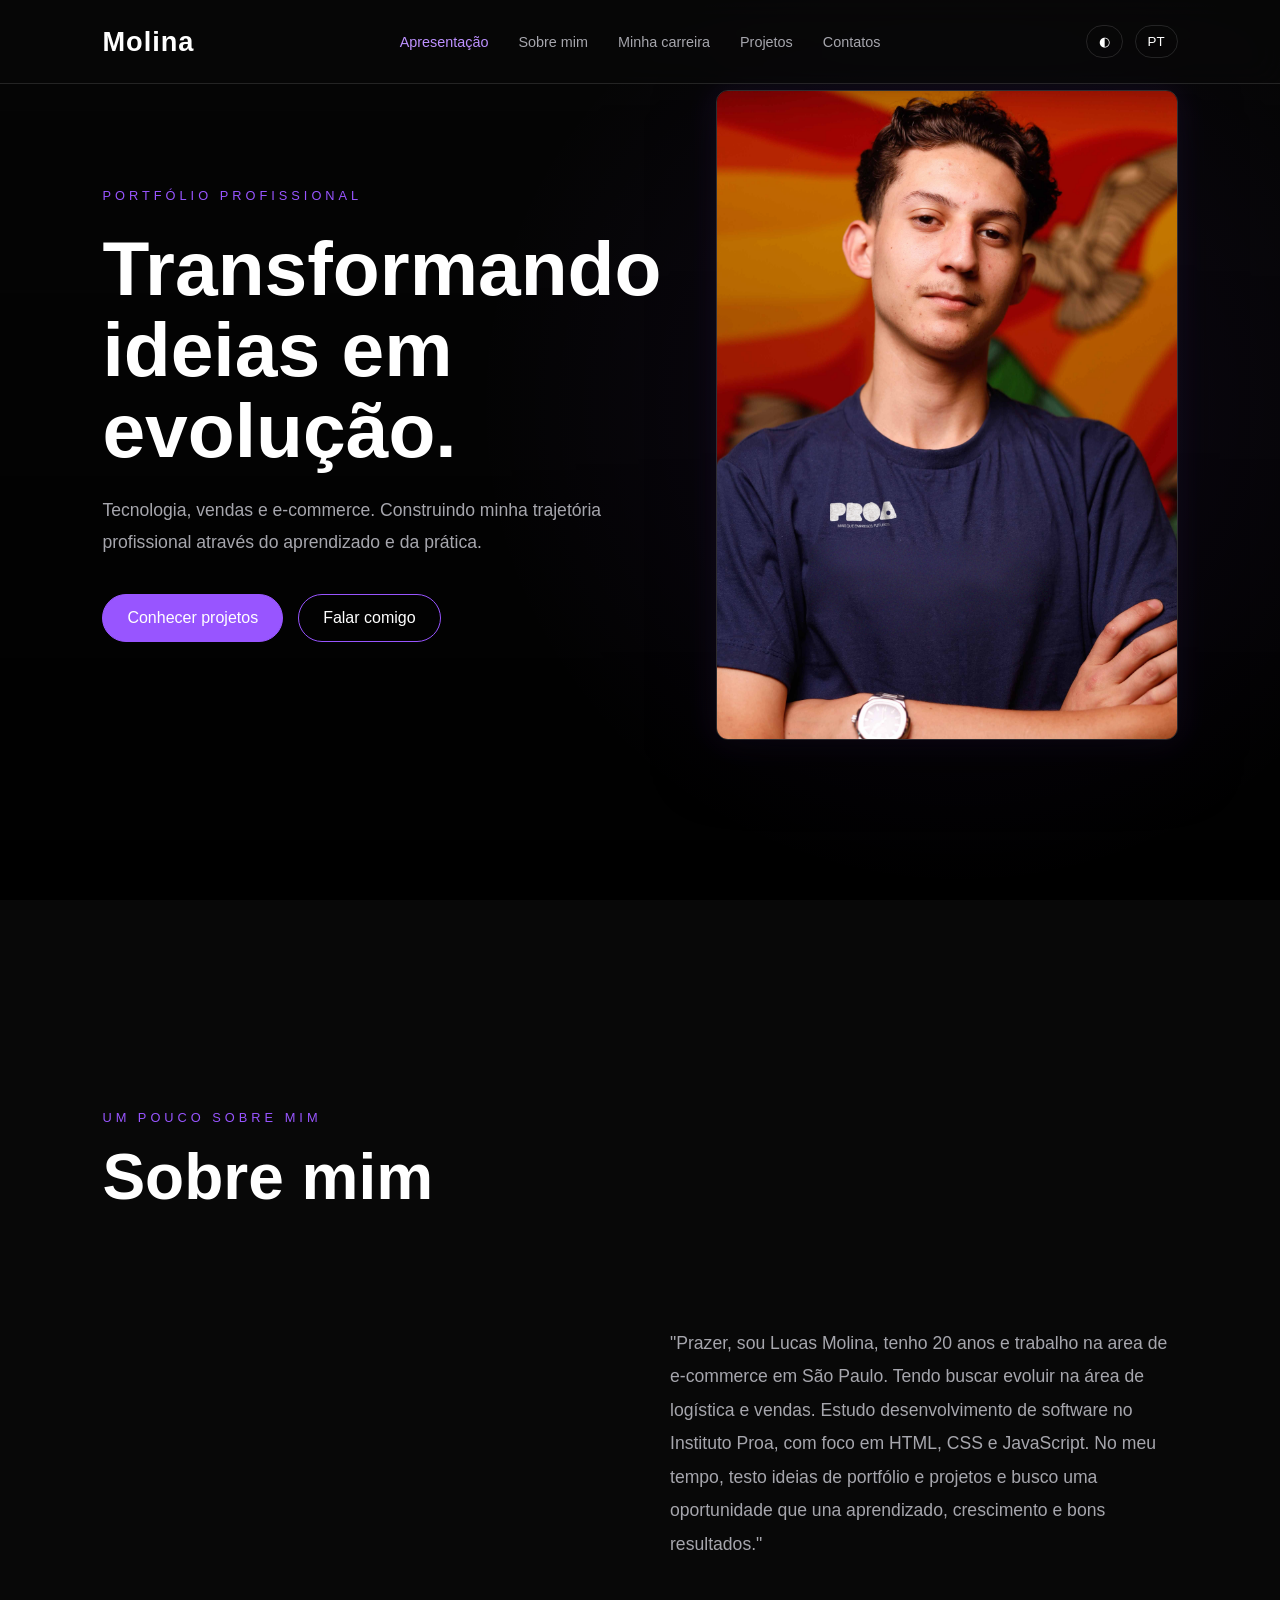
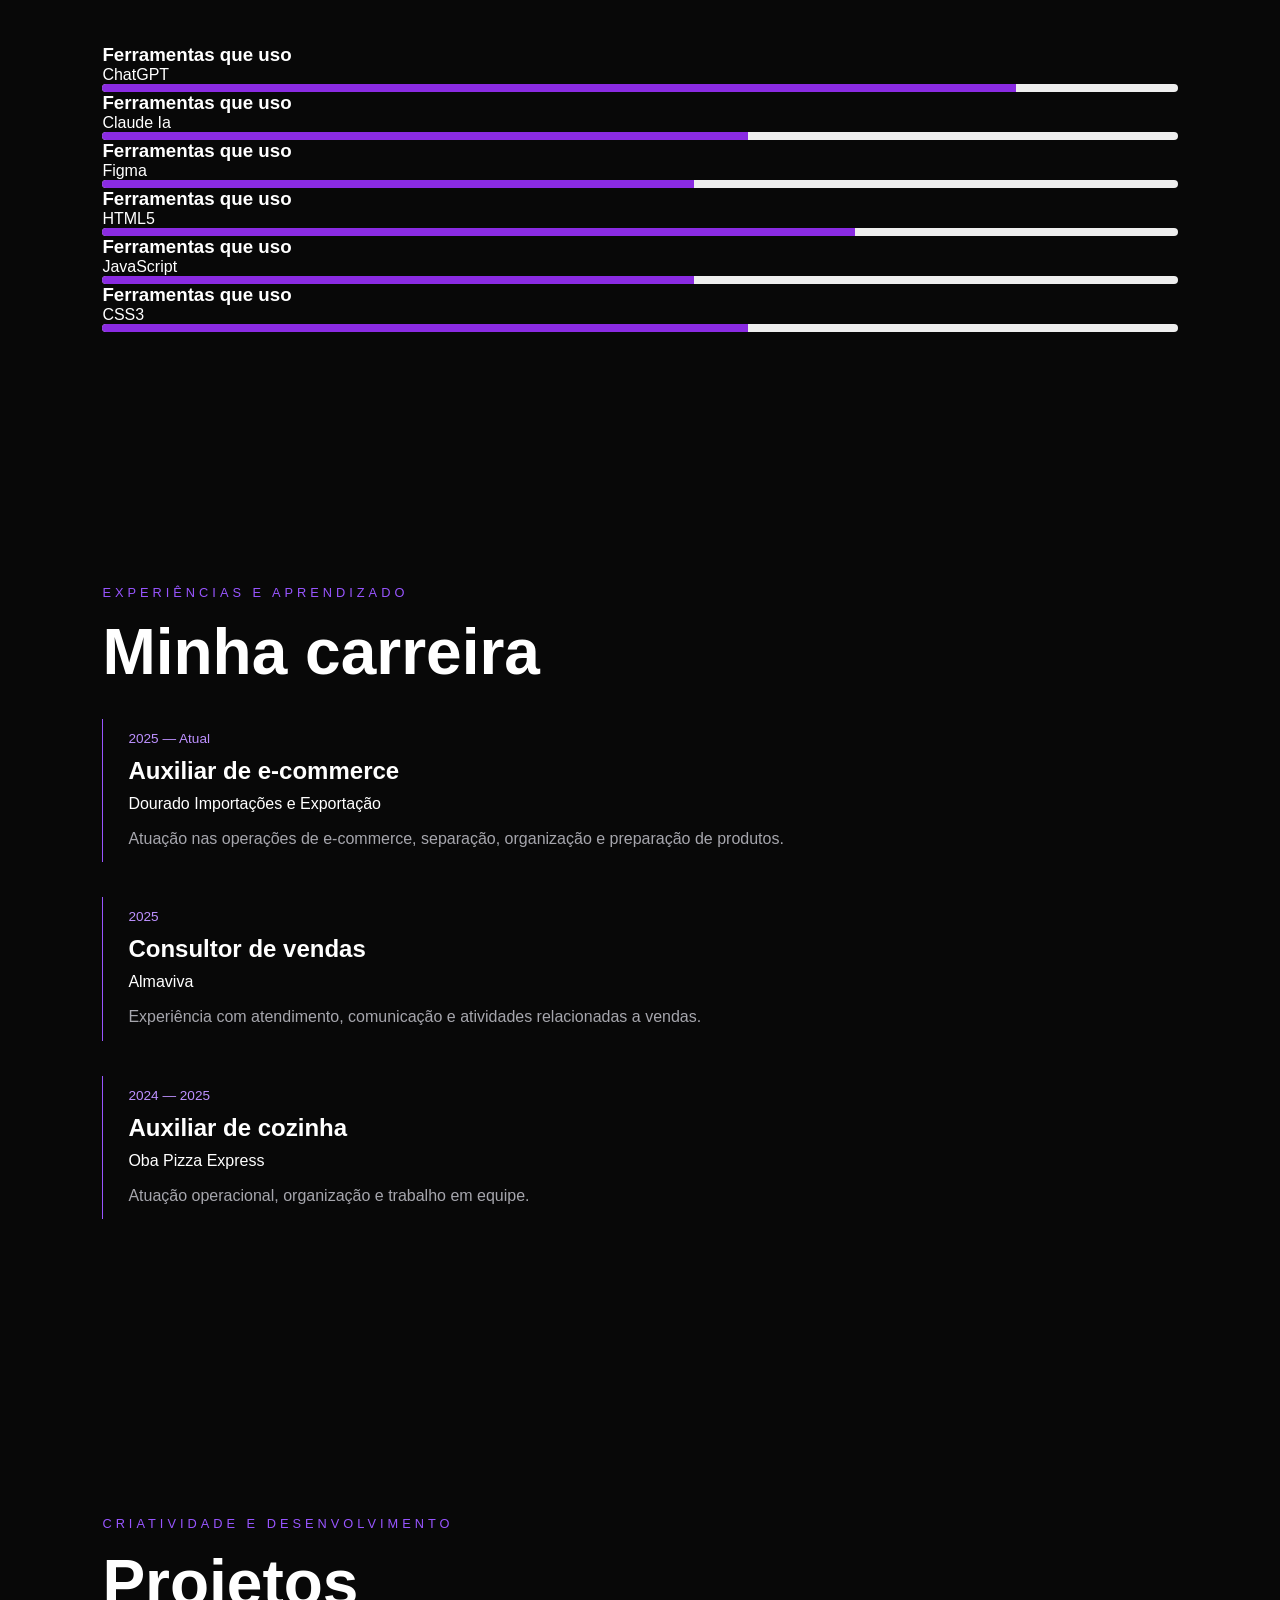
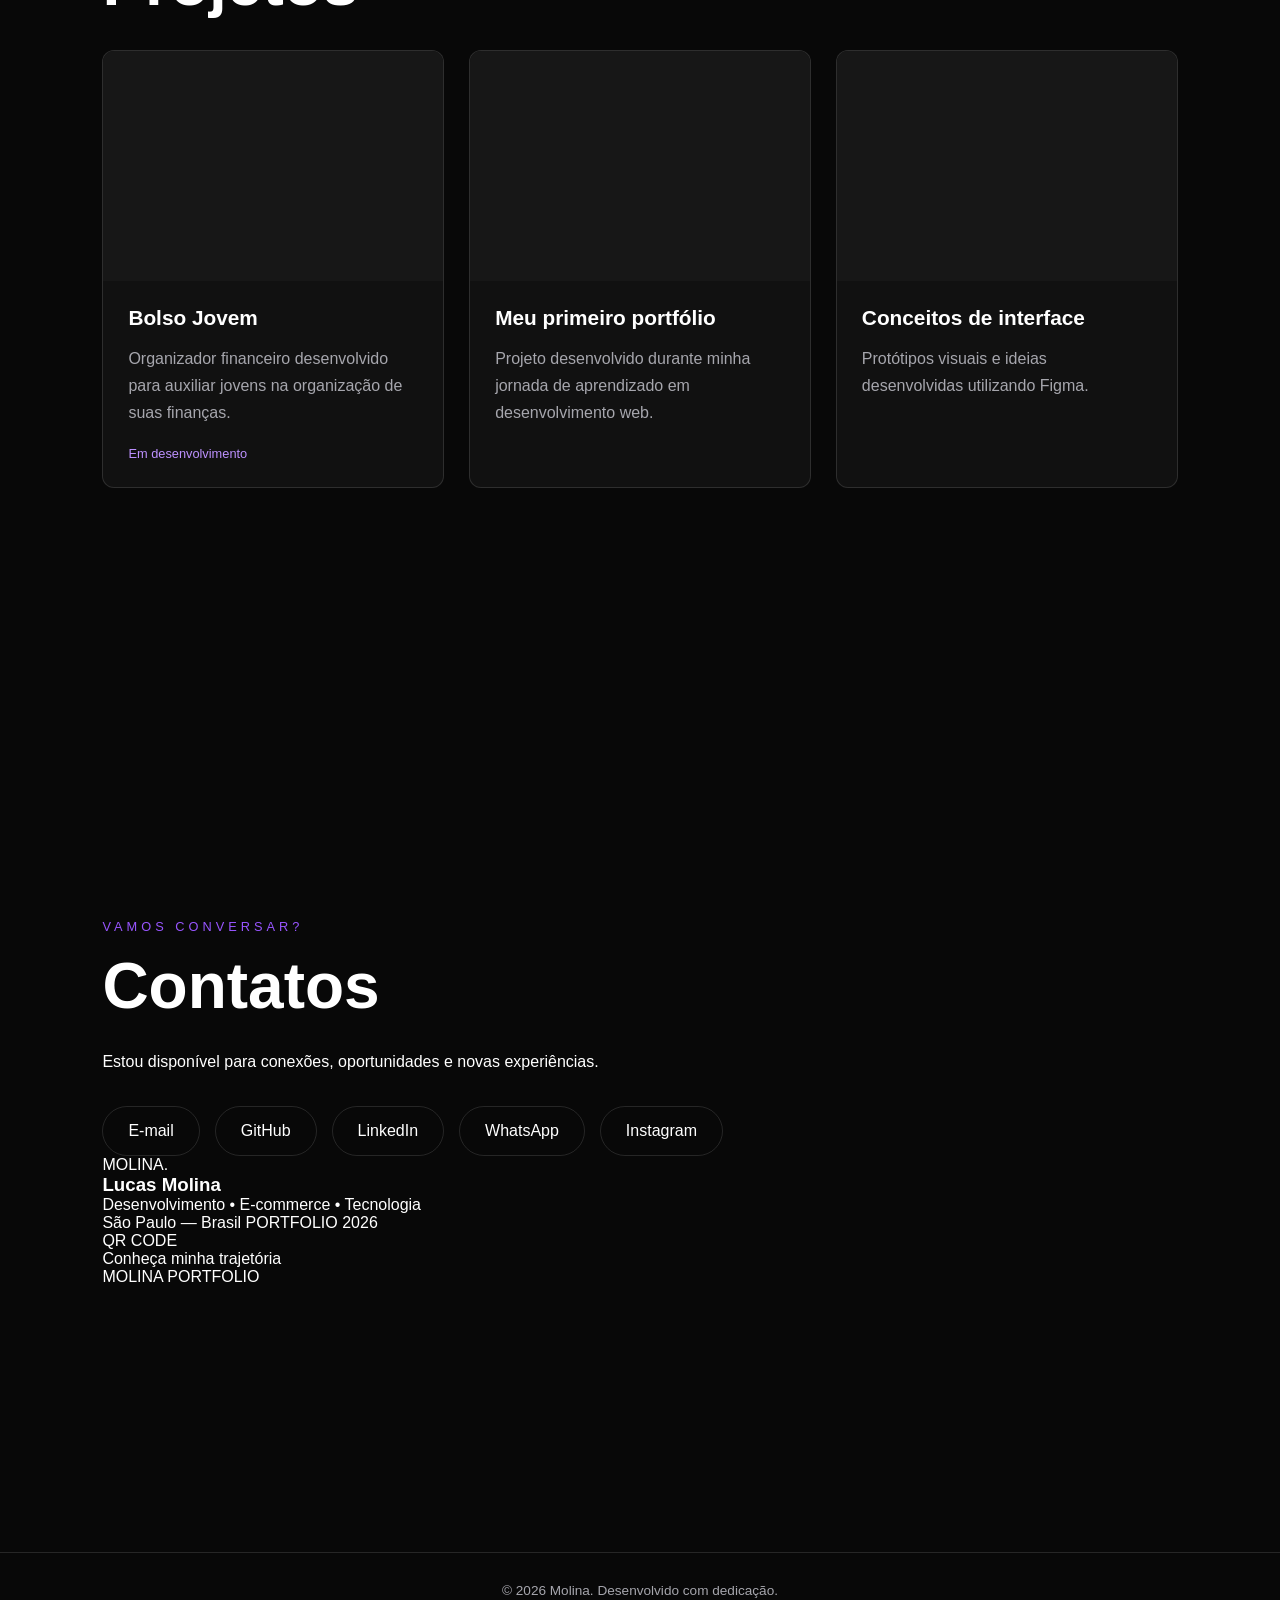
==== Teste2/index.html @ 8de516b6 "teste 2" ====
<!DOCTYPE html>
<html lang="pt-BR">

<head>
    <!-- Define os caracteres que a página pode utilizar -->
    <meta charset="UTF-8">

    <!-- Faz o site se adaptar à tela do celular -->
    <meta name="viewport" content="width=device-width, initial-scale=1.0">

    <!-- Descrição do site para mecanismos de busca -->
    <meta name="description" content="Portfólio profissional de Lucas Molina.">

    <!-- Título exibido na aba do navegador -->
    <title>Molina | Portfólio</title>

    <!-- Conecta o HTML ao arquivo de estilos CSS -->
    <link rel="stylesheet" href="./style.css">
</head>

<body>

    <!-- ========================================
         BACKGROUND GLOBAL
         Vídeo de fundo que ficará no site inteiro
    ========================================= -->
    <div class="background-container">

        <!-- Vídeo de fundo -->
        <video
            class="background-video"
            autoplay
            muted
            loop
            playsinline
        >
            <source src="./Gravação de Tela 2026-11-12 210452.mp4" type="video/mp4">
        </video>

        <!-- Camada escura sobre o vídeo para melhorar a leitura -->
        <div class="background-overlay"></div>

    </div>


    <!-- ========================================
         CABEÇALHO / MENU DE NAVEGAÇÃO
    ========================================= -->
    <header class="header">

        <!-- Logo / Nome -->
        <a href="#inicio" class="logo">
            Molina
        </a>

        <!-- Menu principal -->
        <nav class="navigation">

            <a href="#inicio" class="nav-link active">
                Apresentação
            </a>

            <a href="#sobre" class="nav-link">
                Sobre mim
            </a>

            <a href="#carreira" class="nav-link">
                Minha carreira
            </a>

            <a href="#projetos" class="nav-link">
                Projetos
            </a>

            <a href="#contatos" class="nav-link">
                Contatos
            </a>

        </nav>

        <!-- Controles do site -->
        <div class="header-controls">

            <!-- Botão de mudança de tema -->
            <button
                class="theme-button"
                id="theme-button"
                aria-label="Alterar tema"
            >
                ◐
            </button>

            <!-- Botão de idioma -->
            <button
                class="language-button"
                id="language-button"
            >
                PT
            </button>

        </div>

    </header>


    <!-- ========================================
         CONTEÚDO PRINCIPAL DO SITE
    ========================================= -->
    <main>


        <!-- =====================================
             SEÇÃO 1 — APRESENTAÇÃO
        ====================================== -->
        <section class="section hero" id="inicio">

            <!-- Conteúdo textual da apresentação -->
            <div class="hero-content">

                <p class="section-label">
                    PORTFÓLIO PROFISSIONAL
                </p>

                <h1>
                    Transformando ideias em evolução.
                </h1>

                <p class="hero-description">
                    Tecnologia, vendas e e-commerce.
                    Construindo minha trajetória profissional
                    através do aprendizado e da prática.
                </p>

                <!-- Botões principais -->
                <div class="hero-buttons">

                    <a href="#projetos" class="button button-primary">
                        Conhecer projetos
                    </a>

                    <a href="#contatos" class="button button-secondary">
                        Falar comigo
                    </a>

                </div>

            </div>

            <!-- Foto pessoal -->
            <div class="hero-image">

                <img
                    src="./foto_logo_peito_direito.jpg"
                    alt="Lucas Molina"
                >

            </div>

        </section>


        <!-- =====================================
             SEÇÃO 2 — SOBRE MIM
        ====================================== -->
        <section class="section about" id="sobre">

            <div class="section-heading">

                <p class="section-label">
                    UM POUCO SOBRE MIM
                </p>

                <h2>
                    Sobre mim
                </h2>

            </div>

            <!-- Área que futuramente receberá a animação do DNA -->
            <div class="about-content">

                <div class="dna-container">
                    <!-- Animação do DNA será desenvolvida posteriormente -->
                </div>

                <div class="about-text">

                    <p>
                    "Prazer, sou Lucas Molina, tenho 20 anos e trabalho na area de e-commerce em São Paulo. Tendo buscar evoluir na área de logística e vendas. Estudo desenvolvimento de software no Instituto Proa, com foco em HTML, CSS e JavaScript. No meu tempo, testo ideias de portfólio e projetos e busco uma oportunidade que una aprendizado, crescimento e bons resultados."
                    </p>

                </div>

            </div>
            <div class="tools-panel">
                 <h3>Ferramentas que uso</h3>
                  <div class="tool">
                     <span>ChatGPT</span>
                      <div style="height:8px;background:#eee;border-radius:4px;overflow:hidden;">
                        <div style="height:100%;width:85%;background:#8a2be2;">

                        </div> 
                    </div> 
                </div>

         <div class="tools-panel">
                 <h3>Ferramentas que uso</h3>
                  <div class="tool">
                     <span>Claude Ia</span>
                      <div style="height:8px;background:#eee;border-radius:4px;overflow:hidden;">
                        <div style="height:100%;width:60%;background:#8a2be2;">

                        </div> 
                    </div> 
                </div>

         <div class="tools-panel">
                 <h3>Ferramentas que uso</h3>
                  <div class="tool">
                     <span>Figma</span>
                      <div style="height:8px;background:#eee;border-radius:4px;overflow:hidden;">
                        <div style="height:100%;width:55%;background:#8a2be2;">

                        </div> 
                    </div> 
                </div>

         <div class="tools-panel">
                 <h3>Ferramentas que uso</h3>
                  <div class="tool">
                     <span>HTML5</span>
                      <div style="height:8px;background:#eee;border-radius:4px;overflow:hidden;">
                        <div style="height:100%;width:70%;background:#8a2be2;">

                        </div> 
                    </div> 
                </div>

         <div class="tools-panel">
                 <h3>Ferramentas que uso</h3>
                  <div class="tool">
                     <span>JavaScript</span>
                      <div style="height:8px;background:#eee;border-radius:4px;overflow:hidden;">
                        <div style="height:100%;width:55%;background:#8a2be2;">

                        </div> 
                    </div> 
                </div>

         <div class="tools-panel">
                 <h3>Ferramentas que uso</h3>
                  <div class="tool">
                     <span>CSS3</span>
                      <div style="height:8px;background:#eee;border-radius:4px;overflow:hidden;">
                        <div style="height:100%;width:60%;background:#8a2be2;">

                        </div> 
                    </div> 
                </div>

         
        </section>


        <!-- =====================================
             SEÇÃO 3 — MINHA CARREIRA
        ====================================== -->
        <section class="section career" id="carreira">

            <div class="section-heading">

                <p class="section-label">
                    EXPERIÊNCIAS E APRENDIZADO
                </p>

                <h2>
                    Minha carreira
                </h2>

            </div>

            <!-- Linha do tempo profissional -->
            <div class="career-timeline">

                <!-- Experiência atual -->
                <article class="career-item">

                    <span class="career-date">
                        2025 — Atual
                    </span>

                    <h3>
                        Auxiliar de e-commerce
                    </h3>

                    <p class="career-company">
                        Dourado Importações e Exportação
                    </p>

                    <p class="career-description">
                        Atuação nas operações de e-commerce,
                        separação, organização e preparação
                        de produtos.
                    </p>

                </article>

                <!-- Experiência anterior -->
                <article class="career-item">

                    <span class="career-date">
                        2025
                    </span>

                    <h3>
                        Consultor de vendas
                    </h3>

                    <p class="career-company">
                        Almaviva
                    </p>

                    <p class="career-description">
                        Experiência com atendimento, comunicação
                        e atividades relacionadas a vendas.
                    </p>

                </article>

                <!-- Experiência anterior -->
                <article class="career-item">

                    <span class="career-date">
                        2024 — 2025
                    </span>

                    <h3>
                        Auxiliar de cozinha
                    </h3>

                    <p class="career-company">
                        Oba Pizza Express
                    </p>

                    <p class="career-description">
                        Atuação operacional, organização
                        e trabalho em equipe.
                    </p>

                </article>

            </div>

        </section>


        <!-- =====================================
             SEÇÃO 4 — PROJETOS
        ====================================== -->
        <section class="section projects" id="projetos">

            <div class="section-heading">

                <p class="section-label">
                    CRIATIVIDADE E DESENVOLVIMENTO
                </p>

                <h2>
                    Projetos
                </h2>

            </div>

            <!-- Área onde ficarão os cards de projetos -->
            <div class="projects-grid">

                <!-- Projeto 1 -->
                <article class="project-card">

                    <div class="project-image">
                        <!-- Imagem do projeto -->
                    </div>

                    <div class="project-info">

                        <h3>
                            Bolso Jovem
                        </h3>

                        <p>
                            Organizador financeiro desenvolvido
                            para auxiliar jovens na organização
                            de suas finanças.
                        </p>

                        <span class="project-status">
                            Em desenvolvimento
                        </span>

                    </div>

                </article>

                <!-- Projeto 2 -->
                <article class="project-card">

                    <div class="project-image">
                        <!-- Imagem do projeto -->
                    </div>

                    <div class="project-info">

                        <h3>
                            Meu primeiro portfólio
                        </h3>

                        <p>
                            Projeto desenvolvido durante
                            minha jornada de aprendizado
                            em desenvolvimento web.
                        </p>

                    </div>

                </article>

                <!-- Projeto 3 -->
                <article class="project-card">

                    <div class="project-image">
                        <!-- Imagem do protótipo -->
                    </div>

                    <div class="project-info">

                        <h3>
                            Conceitos de interface
                        </h3>

                        <p>
                            Protótipos visuais e ideias
                            desenvolvidas utilizando Figma.
                        </p>

                    </div>

                </article>

            </div>

        </section>


        <!-- =====================================
             SEÇÃO 5 — CONTATOS
        ====================================== -->
        <section class="section contacts" id="contatos">

            <div class="section-heading">

                <p class="section-label">
                    VAMOS CONVERSAR?
                </p>

                <h2>
                    Contatos
                </h2>

                <p>
                    Estou disponível para conexões,
                    oportunidades e novas experiências.
                </p>

            </div>

            <!-- Links de contato -->
            <div class="contact-list">

                <a href="mailto:lh209craft@gmail.com" class="contact-button">
                    E-mail
                </a>

                <a href="https://github.com/lhmolina" class="contact-button">
                    GitHub
                </a>

                <a
                    href="https://linkedin.com/in/lucas-hmolina"
                    target="_blank"
                    class="contact-button"
                >
                    LinkedIn
                </a>

                <a href="https://wa.me/5511986625695" class="contact-button">
                    WhatsApp
                </a>

                <a href="https://instagram.com/molin.sp" class="contact-button">
                    Instagram
                </a>

            </div>

            <!-- Badge / crachá visual -->
            <div class="portfolio-badge">
                <div class="badge-container">

    <div class="badge-cord">
        <div class="badge-holder"></div>
    </div>

    <div class="badge-card">

        <div class="badge-front">

            <div class="badge-logo">
                MOLINA<span>.</span>
            </div>

            <div class="badge-info">
                <h3>Lucas Molina</h3>
                <p>Desenvolvimento • E-commerce • Tecnologia</p>
            </div>

            <div class="badge-footer">
                <span>São Paulo — Brasil</span>
                <span>PORTFOLIO 2026</span>
            </div>

        </div>

        <div class="badge-back">

            <div class="badge-qr">
                QR CODE
            </div>

            <p>Conheça minha trajetória</p>
            <span>MOLINA PORTFOLIO</span>

        </div>

    </div>

</div>
               
            </div>

        </section>

    </main>


    <!-- ========================================
         RODAPÉ
    ========================================= -->
    <footer class="footer">

        <p>
            © 2026 Molina. Desenvolvido com dedicação.
        </p>

    </footer>


    <!-- Conecta a página ao arquivo JavaScript -->
    <script src="./script.js"></script>



</body>
</html>
---- Teste2/style.css ----
/* ==========================================
   1. CONFIGURAÇÕES GLOBAIS
========================================== */

/* Remove margens padrões e facilita controlar
   o tamanho dos elementos */
* {
    margin: 0;
    padding: 0;
    box-sizing: border-box;
}

/* Configura o comportamento de rolagem */
html {
    scroll-behavior: smooth;
}

/* Configurações gerais da página */
body {
    font-family: Arial, sans-serif;
    background-color: #080808;
    color: #ffffff;
    overflow-x: hidden;
}

/* ==========================================
   2. VARIÁVEIS DE CORES
========================================== */

/* As variáveis facilitam mudar a identidade
   visual do site inteiro sem procurar cor por cor */


:root {
    /* FUNDOS */
    --background: #050505;
    --surface: #101012;
    --surface-glass: rgba(16, 16, 18, 0.62);

    /* TEXTOS */
    --text: #ffffff;
    --text-secondary: #a6a6ad;
    --silver: #c7c7d0;
    --silver-light: #eeeeF2;

    /* ROXO */
    --purple: #9855ff;
    --purple-light: #bd91ff;
    --purple-glow: rgba(152, 85, 255, 0.25);

    /* BORDAS E EFEITOS */
    --border: rgba(255, 255, 255, 0.12);
    --glass-border: rgba(255, 255, 255, 0.16);
    --shadow: 0 15px 45px rgba(0, 0, 0, 0.35);

    /* TRANSIÇÕES */
    --transition: 0.4s ease;
}


/* ==========================================
   3. CONFIGURAÇÕES DAS SEÇÕES
========================================== */

/* Cada seção ocupa pelo menos a altura da tela */
.section {
    min-height: 100vh;
    padding: 120px 8%;
    position: relative;
    display: flex;
    flex-direction: column;
    justify-content: center;
}
    #inicio {
    padding-top: 140px;
    padding-bottom: 200px;
}


/* Títulos principais */
.section-heading h2 {
    font-size: clamp(2rem, 5vw, 4rem);
    margin-top: 15px;
    margin-bottom: 30px;
}

/* Pequenos textos acima dos títulos */
.section-label {
    color: var(--purple);
    font-size: 0.8rem;
    letter-spacing: 4px;
    text-transform: uppercase;
}

/* ==========================================
   4. BACKGROUND DE VÍDEO
========================================== */

.background-container {
    position: fixed;
    inset: 0;
    width: 100%;
    height: 100vh;
    overflow: hidden;
    z-index: -1;
    pointer-events: none;
}

.background-video {
    width: 100%;
    height: 100%;
    object-fit: cover;
    opacity: 0.35;
    filter: contrast(1.08) saturate(0.85);
    position: absolute;
    inset: 0;
}

.background-overlay {
    position: absolute;
    inset: 0;

    background:
        radial-gradient(
            circle at 75% 45%,
            rgba(152, 85, 255, 0.08),
            transparent 45%
        ),
        linear-gradient(
            to bottom,
            rgba(0, 0, 0, 0.30),
            rgba(0, 0, 0, 0.92)
        );
}


/* ==========================================
   5. CABEÇALHO
========================================== */

.header {
    position: fixed;
    top: 0;
    left: 0;

    width: 100%;
    padding: 25px 8%;

    display: flex;
    align-items: center;
    justify-content: space-between;

    z-index: 100;

    background: rgba(8, 8, 8, 0.65);
    backdrop-filter: blur(15px);

    border-bottom: 1px solid var(--border);
}

/* Logo */
.logo {
    color: var(--text);
    text-decoration: none;
    font-size: 1.7rem;
    font-weight: bold;
    letter-spacing: 1px;
}

/* Menu */
.navigation {
    display: flex;
    align-items: center;
    gap: 30px;
}

/* Links do menu */
.nav-link {
    color: var(--text-secondary);
    text-decoration: none;
    font-size: 0.9rem;

    transition: color 0.3s ease;
}

/* Efeito ao passar o mouse */
.nav-link:hover,
.nav-link.active {
    color: var(--purple-light);
}

/* Botões de tema e idioma */
.header-controls {
    display: flex;
    align-items: center;
    gap: 12px;
}

.header-controls button {
    background: transparent;
    color: white;
    border: 1px solid var(--border);
    padding: 8px 12px;
    border-radius: 50px;
    cursor: pointer;
}

/* ==========================================
   6. APRESENTAÇÃO / HERO
========================================== */

.hero {
    display: grid;
    grid-template-columns: 1.1fr 0.9fr;
    align-items: center;
    gap: 50px;
    transform: translateY(-50px);
}



/* Título da apresentação */
.hero-content h1 {
    font-size: clamp(3rem, 6vw, 6.5rem);
    line-height: 1.05;
    max-width: 750px;
    margin: 25px 0;
}

/* Texto abaixo do título */
.hero-description {
    color: var(--text-secondary);
    font-size: 1.1rem;
    line-height: 1.8;
    max-width: 500px;
}

/* Grupo dos botões */
.hero-buttons {
    display: flex;
    flex-wrap: wrap;
    gap: 15px;
    margin-top: 35px;
}

/* Estilo base dos botões */
.button {
    text-decoration: none;
    padding: 14px 24px;
    border-radius: 50px;
    border: 1px solid var(--purple);
    transition: 0.3s ease;
}

/* Botão principal */
.button-primary {
    background: var(--purple);
    color: #ffffff;
}

/* Botão secundário */
.button-secondary {
    color: white;
    background: transparent;
}

/* Efeito hover */
.button:hover {
    background: var(--purple-light);
    color: #000000;
    box-shadow: 0 0 20px rgba(155, 92, 255, 0.25);
}

/* Imagem da apresentação */
.hero-image {
    display: flex;
    justify-content: center;
    align-items: center;
}

/* Imagem pessoal */
.hero-image img {
    width: 100%;
    max-width: 480px;
    height: 650px;

    object-fit: cover;
    object-position: center;

    border-radius: 12px;
    border: 1px solid rgba(255, 255, 255, 0.16);

    box-shadow:
        0 20px 60px rgba(0, 0, 0, 0.5),
        0 0 35px rgba(152, 85, 255, 0.12);

    transition: transform 0.4s ease, box-shadow 0.4s ease;
}

/* ==========================================
   7. SOBRE MIM
========================================== */

.about-content {
    display: grid;
    grid-template-columns: 1fr 1fr;
    align-items: center;
    gap: 60px;
}

/* Área reservada para a animação */
.dna-container {
    min-height: 400px;
}

/* Texto da seção */
.about-text p {
    font-size: 1.1rem;
    color: var(--text-secondary);
    line-height: 1.9;
}

/* ==========================================
   8. CARREIRA
========================================== */

.career-timeline {
    display: flex;
    flex-direction: column;
    gap: 35px;
    max-width: 850px;
}

/* Cada experiência */
.career-item {
    border-left: 1px solid var(--purple);
    padding: 10px 0 10px 25px;
}

/* Data da experiência */
.career-date {
    color: var(--purple-light);
    font-size: 0.85rem;
}

/* Cargo */
.career-item h3 {
    font-size: 1.5rem;
    margin: 10px 0;
}

/* Empresa */
.career-company {
    color: #ffffff;
    margin-bottom: 12px;
}

/* Descrição */
.career-description {
    color: var(--text-secondary);
    line-height: 1.7;
}

/* ==========================================
   9. PROJETOS
========================================== */

.projects-grid {
    display: grid;
    grid-template-columns: repeat(3, 1fr);
    gap: 25px;
}

/* Card do projeto */
.project-card {
    background: rgba(20, 20, 20, 0.8);
    border: 1px solid var(--border);
    border-radius: 12px;
    overflow: hidden;
    transition: 0.3s ease;
}

/* Efeito de destaque */
.project-card:hover {
    border-color: var(--purple);
    transform: translateY(-5px);
}

/* Imagem do projeto */
.project-image {
    width: 100%;
    height: 230px;
    background: #171717;
}

/* Conteúdo do card */
.project-info {
    padding: 25px;
}

/* Título do projeto */
.project-info h3 {
    font-size: 1.3rem;
    margin-bottom: 15px;
}

/* Texto do projeto */
.project-info p {
    color: var(--text-secondary);
    line-height: 1.7;
}

/* Status */
.project-status {
    display: inline-block;
    margin-top: 20px;
    color: var(--purple-light);
    font-size: 0.8rem;
}

/* ==========================================
   10. CONTATOS
========================================== */

.contact-list {
    display: flex;
    flex-wrap: wrap;
    gap: 15px;
    margin-top: 35px;
}

/* Botões de contato */
.contact-button {
    text-decoration: none;
    color: white;
    border: 1px solid var(--border);
    padding: 15px 25px;
    border-radius: 50px;

    transition: 0.3s ease;
}

/* Efeito ao passar o mouse */
.contact-button:hover {
    background: var(--purple);
    border-color: var(--purple);
    box-shadow: 0 0 20px rgba(155, 92, 255, 0.25);
}

/* ==========================================
   11. RODAPÉ
========================================== */

.footer {
    text-align: center;
    padding: 30px;
    border-top: 1px solid var(--border);
    color: var(--text-secondary);
    font-size: 0.85rem;
}

/* ==========================================
   12. RESPONSIVIDADE — TABLETS E CELULARES
========================================== */

@media (max-width: 1000px) {

    /* Ajusta a apresentação para telas menores */
    .hero {
        grid-template-columns: 1fr;
    }

    /* Reduz a altura da foto */
    .hero-image img {
        height: 500px;
    }

    /* Reduz o número de colunas dos projetos */
    .projects-grid {
        grid-template-columns: repeat(2, 1fr);
    }

}

/* ==========================================
   13. RESPONSIVIDADE — CELULARES
========================================== */

@media (max-width: 700px) {

    /* Reduz o espaçamento das seções */
    .section {
        padding: 110px 6% 70px;
    }

    /* Menu de navegação */
    .navigation {
        display: none;
    }

    /* Apresentação */
    .hero-content h1 {
        font-size: 3rem;
    }

    /* Sobre mim */
    .about-content {
        grid-template-columns: 1fr;
    }

    /* Projetos em uma coluna */
    .projects-grid {
        grid-template-columns: 1fr;
    }

    /* Foto */
    .hero-image img {
        height: 400px;
    }

    /* Controles do cabeçalho */
    .header {
        padding: 20px 6%;
    }

}

/* ==========================================
   14. TEMA CLARO
========================================== */

/* Quando o JavaScript definir o tema como light,
   essas cores substituirão as cores padrão */
body[data-theme="light"] {
    --background: #f2f2f4;
    --surface: #ffffff;
    --text: #151515;
    --text-secondary: #606060;
    --purple: #7b35d6;
    --purple-light: #8746e8;
    --border: rgba(0, 0, 0, 0.12);
}

/* Fundo principal no tema claro */
body[data-theme="light"] {
    background-color: var(--background);
    color: var(--text);
}

/* Cabeçalho no tema claro */
body[data-theme="light"] .header {
    background: rgba(245, 245, 245, 0.8);
}

/* Logo */
body[data-theme="light"] .logo {
    color: #151515;
}

/* Menu */
body[data-theme="light"] .nav-link {
    color: #555555;
}

/* Menu selecionado */
body[data-theme="light"] .nav-link.active,
body[data-theme="light"] .nav-link:hover {
    color: var(--purple);
}

/* Botões do cabeçalho */
body[data-theme="light"] .header-controls button {
    color: #151515;
}

/* Botão secundário */
body[data-theme="light"] .button-secondary {
    color: #151515;
}

/* Cards dos projetos */
body[data-theme="light"] .project-card {
    background: rgba(255, 255, 255, 0.85);
}

/* Imagens dos projetos */
body[data-theme="light"] .project-image {
    background: #e7e7e7;
}

/* Botões de contato */
body[data-theme="light"] .contact-button {
    color: #151515;
}

/* Rodapé */
body[data-theme="light"] .footer {
    color: #555555;
}

/* Ajusta a iluminação do vídeo no tema claro */
body[data-theme="light"] .background-video {
    opacity: 0.12;
}

/* Ajusta a camada de escurecimento */
body[data-theme="light"] .background-overlay {
    background: rgba(255, 255, 255, 0.75);
}
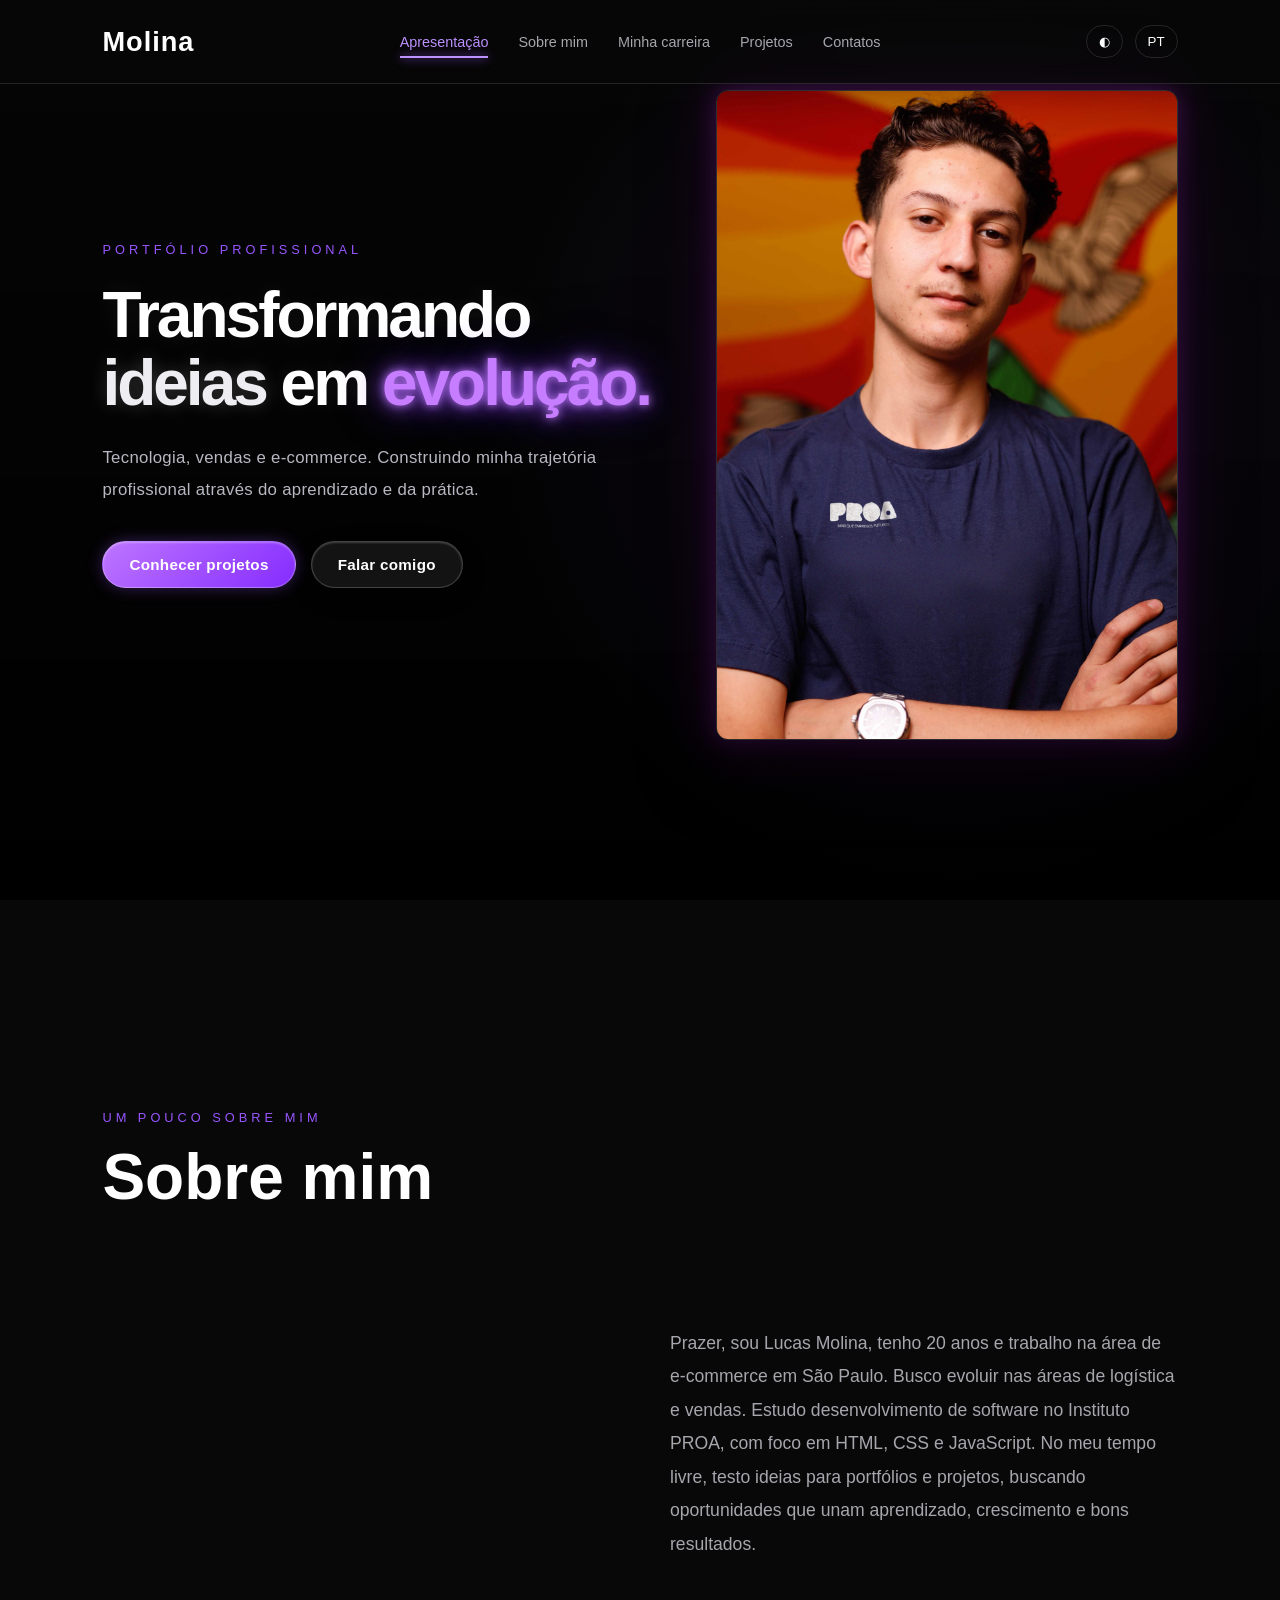
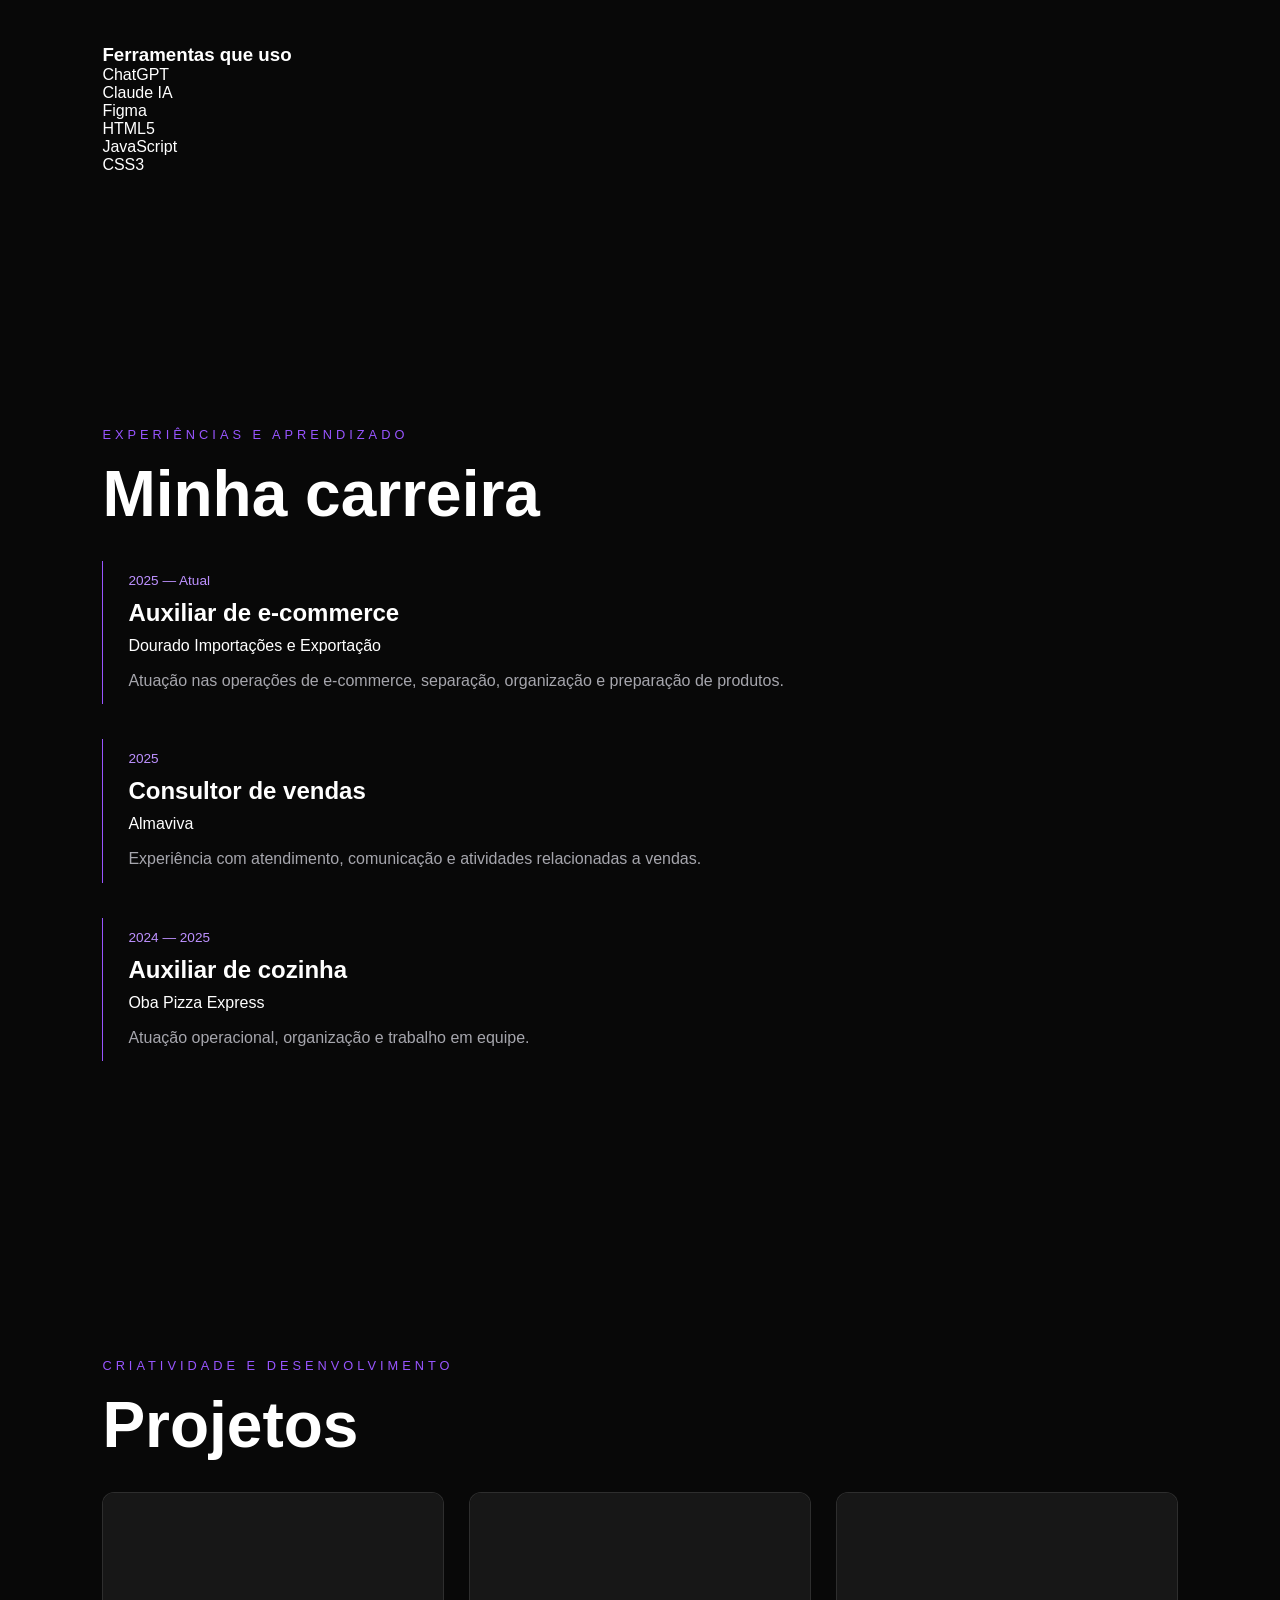
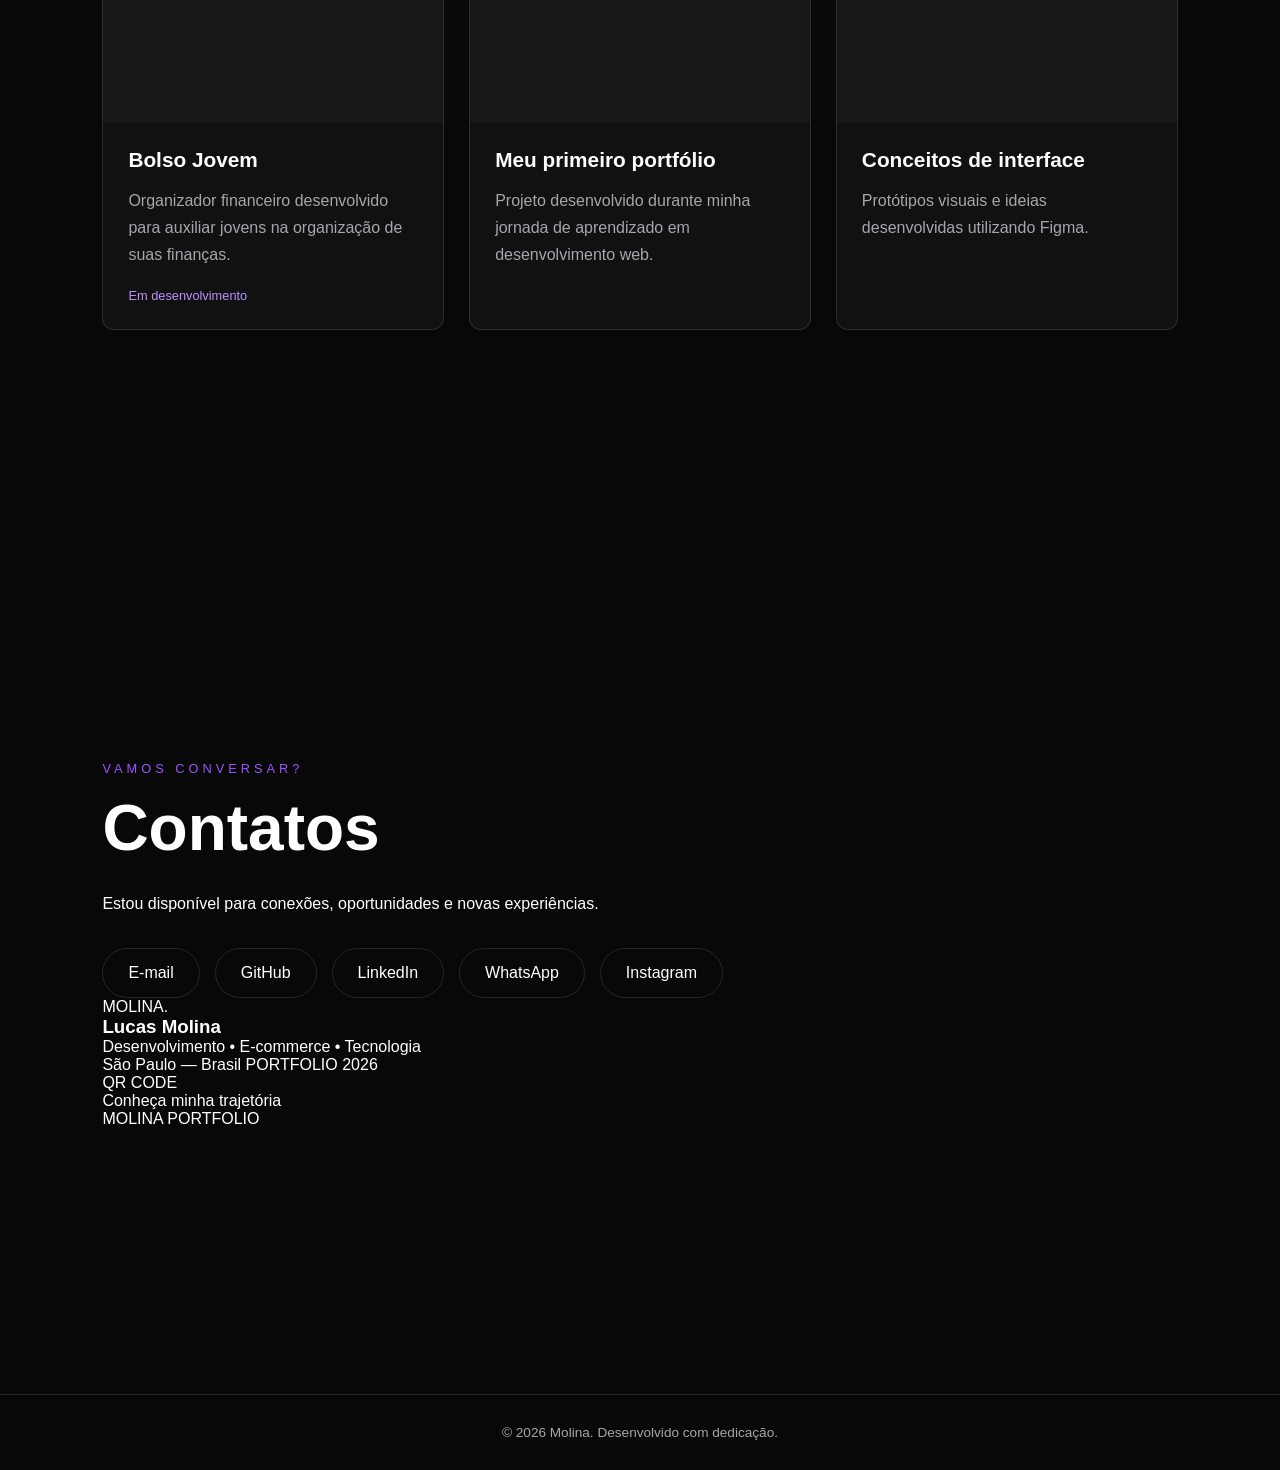
==== commit e25d3c98: "alteracao 1" ====
--- a/Teste2/index.html
+++ b/Teste2/index.html
@@ -123,7 +123,7 @@
                 </p>
 
                 <h1>
-                    Transformando ideias em evolução.
+                   Transformando <span class="text-silver">ideias</span> em <span class="text-purple">evolução.</span>
                 </h1>
 
                 <p class="hero-description">
@@ -160,107 +160,100 @@
         </section>
 
 
-        <!-- =====================================
-             SEÇÃO 2 — SOBRE MIM
-        ====================================== -->
-        <section class="section about" id="sobre">
-
-            <div class="section-heading">
-
-                <p class="section-label">
-                    UM POUCO SOBRE MIM
-                </p>
-
-                <h2>
-                    Sobre mim
-                </h2>
-
-            </div>
-
-            <!-- Área que futuramente receberá a animação do DNA -->
-            <div class="about-content">
-
-                <div class="dna-container">
-                    <!-- Animação do DNA será desenvolvida posteriormente -->
-                </div>
-
-                <div class="about-text">
-
-                    <p>
-                    "Prazer, sou Lucas Molina, tenho 20 anos e trabalho na area de e-commerce em São Paulo. Tendo buscar evoluir na área de logística e vendas. Estudo desenvolvimento de software no Instituto Proa, com foco em HTML, CSS e JavaScript. No meu tempo, testo ideias de portfólio e projetos e busco uma oportunidade que una aprendizado, crescimento e bons resultados."
-                    </p>
-
-                </div>
-
-            </div>
-            <div class="tools-panel">
-                 <h3>Ferramentas que uso</h3>
-                  <div class="tool">
-                     <span>ChatGPT</span>
-                      <div style="height:8px;background:#eee;border-radius:4px;overflow:hidden;">
-                        <div style="height:100%;width:85%;background:#8a2be2;">
-
-                        </div> 
-                    </div> 
-                </div>
-
-         <div class="tools-panel">
-                 <h3>Ferramentas que uso</h3>
-                  <div class="tool">
-                     <span>Claude Ia</span>
-                      <div style="height:8px;background:#eee;border-radius:4px;overflow:hidden;">
-                        <div style="height:100%;width:60%;background:#8a2be2;">
-
-                        </div> 
-                    </div> 
-                </div>
-
-         <div class="tools-panel">
-                 <h3>Ferramentas que uso</h3>
-                  <div class="tool">
-                     <span>Figma</span>
-                      <div style="height:8px;background:#eee;border-radius:4px;overflow:hidden;">
-                        <div style="height:100%;width:55%;background:#8a2be2;">
-
-                        </div> 
-                    </div> 
-                </div>
-
-         <div class="tools-panel">
-                 <h3>Ferramentas que uso</h3>
-                  <div class="tool">
-                     <span>HTML5</span>
-                      <div style="height:8px;background:#eee;border-radius:4px;overflow:hidden;">
-                        <div style="height:100%;width:70%;background:#8a2be2;">
-
-                        </div> 
-                    </div> 
-                </div>
-
-         <div class="tools-panel">
-                 <h3>Ferramentas que uso</h3>
-                  <div class="tool">
-                     <span>JavaScript</span>
-                      <div style="height:8px;background:#eee;border-radius:4px;overflow:hidden;">
-                        <div style="height:100%;width:55%;background:#8a2be2;">
-
-                        </div> 
-                    </div> 
-                </div>
-
-         <div class="tools-panel">
-                 <h3>Ferramentas que uso</h3>
-                  <div class="tool">
-                     <span>CSS3</span>
-                      <div style="height:8px;background:#eee;border-radius:4px;overflow:hidden;">
-                        <div style="height:100%;width:60%;background:#8a2be2;">
-
-                        </div> 
-                    </div> 
-                </div>
-
-         
-        </section>
+        
+<!-- =====================================
+     SEÇÃO 2 — SOBRE MIM
+====================================== -->
+<section class="section about" id="sobre">
+
+    <div class="section-heading">
+
+        <p class="section-label">
+            UM POUCO SOBRE MIM
+        </p>
+
+        <h2>
+            Sobre mim
+        </h2>
+
+    </div>
+
+    <div class="about-content">
+
+        <!-- Área reservada para a animação DNA -->
+        <div class="dna-container">
+        </div>
+
+        <div class="about-text">
+
+            <p>
+                Prazer, sou Lucas Molina, tenho 20 anos e trabalho na área de e-commerce em São Paulo.
+                Busco evoluir nas áreas de logística e vendas.
+                Estudo desenvolvimento de software no Instituto PROA,
+                com foco em HTML, CSS e JavaScript.
+                No meu tempo livre, testo ideias para portfólios e projetos,
+                buscando oportunidades que unam aprendizado, crescimento
+                e bons resultados.
+            </p>
+
+        </div>
+
+    </div>
+
+    <!-- Painel único de ferramentas -->
+    <div class="tools-panel">
+
+        <h3>Ferramentas que uso</h3>
+
+        <div class="tools-list">
+
+            <div class="tool">
+                <span>ChatGPT</span>
+                <div class="tool-bar">
+                    <div class="tool-progress" style="width: 85%;"></div>
+                </div>
+            </div>
+
+            <div class="tool">
+                <span>Claude IA</span>
+                <div class="tool-bar">
+                    <div class="tool-progress" style="width: 60%;"></div>
+                </div>
+            </div>
+
+            <div class="tool">
+                <span>Figma</span>
+                <div class="tool-bar">
+                    <div class="tool-progress" style="width: 55%;"></div>
+                </div>
+            </div>
+
+            <div class="tool">
+                <span>HTML5</span>
+                <div class="tool-bar">
+                    <div class="tool-progress" style="width: 70%;"></div>
+                </div>
+            </div>
+
+            <div class="tool">
+                <span>JavaScript</span>
+                <div class="tool-bar">
+                    <div class="tool-progress" style="width: 55%;"></div>
+                </div>
+            </div>
+
+            <div class="tool">
+                <span>CSS3</span>
+                <div class="tool-bar">
+                    <div class="tool-progress" style="width: 60%;"></div>
+                </div>
+            </div>
+
+        </div>
+
+    </div>
+
+</section>
 
 
         <!-- =====================================
--- a/Teste2/style.css
+++ b/Teste2/style.css
@@ -180,7 +180,7 @@
     color: var(--text-secondary);
     text-decoration: none;
     font-size: 0.9rem;
-
+    position: relative;
     transition: color 0.3s ease;
 }
 
@@ -188,6 +188,25 @@
 .nav-link:hover,
 .nav-link.active {
     color: var(--purple-light);
+}
+.nav-link::after {
+    content: "";
+    position: absolute;
+    left: 0;
+    bottom: -8px;
+
+    width: 0;
+    height: 2px;
+
+    background: var(--purple-light);
+    box-shadow: 0 0 10px var(--purple);
+
+    transition: width 0.35s ease;
+}
+
+.nav-link:hover::after,
+.nav-link.active::after {
+    width: 100%;
 }
 
 /* Botões de tema e idioma */
@@ -217,23 +236,97 @@
     gap: 50px;
     transform: translateY(-50px);
 }
+.hero-content {
+    animation: none;
+}
+/* Entrada sequencial dos elementos da Hero */
+
+.hero-content .section-label {
+    animation: contentReveal 1.5s ease both;
+    animation-delay: 0.3s;
+}
+
+.hero-content h1 {
+    animation: contentReveal 1.5s ease both;
+    animation-delay: 0.8s;
+}
+
+.hero-content .hero-description {
+    animation: contentReveal 1.5s ease both;
+    animation-delay: 1.3s;
+}
+
+.hero-content .hero-buttons {
+    animation: contentReveal 1.5s ease both;
+    animation-delay: 1.8s;
+}
+
+@keyframes contentReveal {
+    from {
+        opacity: 0;
+        transform: translateY(25px);
+    }
+
+    to {
+        opacity: 1;
+        transform: translateY(0);
+    }
+}
+
+@keyframes textEntrance {
+    from {
+        opacity: 0;
+        transform: translateX(-40px);
+    }
+
+    to {
+        opacity: 1;
+        transform: translateX(0);
+    }
+}
 
 
 
 /* Título da apresentação */
 .hero-content h1 {
-    font-size: clamp(3rem, 6vw, 6.5rem);
+    font-size: clamp(2.6rem, 5vw, 5.5rem);
     line-height: 1.05;
     max-width: 750px;
     margin: 25px 0;
+
+    font-weight: 800;
+    letter-spacing: -3px;
+    color: var(--text);
+
+    text-shadow: 0 0 25px rgba(255, 255, 255, 0.08);
+}
+.text-silver {
+    color: var(--silver-light);
+    text-shadow: 0 0 18px rgba(255, 255, 255, 0.2);
+}
+.text-purple {
+    color: #c77dff;
+
+    -webkit-text-stroke: 1.2px #050505;
+    paint-order: stroke fill;
+
+    text-shadow:
+        0 0 8px rgba(199, 125, 255, 0.9),
+        0 0 20px rgba(152, 85, 255, 0.8),
+        0 0 40px rgba(152, 85, 255, 0.55),
+        0 0 65px rgba(152, 85, 255, 0.3);
 }
 
 /* Texto abaixo do título */
 .hero-description {
-    color: var(--text-secondary);
-    font-size: 1.1rem;
-    line-height: 1.8;
+    color: #b8b8c2;
+    font-size: 1.05rem;
+    font-weight: 400;
+    line-height: 1.9;
+    letter-spacing: 0.3px;
+
     max-width: 500px;
+    margin-bottom: 30px;
 }
 
 /* Grupo dos botões */
@@ -246,23 +339,75 @@
 
 /* Estilo base dos botões */
 .button {
+    display: inline-flex;
+    align-items: center;
+    justify-content: center;
+
     text-decoration: none;
-    padding: 14px 24px;
+    padding: 14px 26px;
     border-radius: 50px;
-    border: 1px solid var(--purple);
-    transition: 0.3s ease;
+
+    font-size: 0.95rem;
+    font-weight: 600;
+    letter-spacing: 0.3px;
+
+    backdrop-filter: blur(18px);
+    -webkit-backdrop-filter: blur(18px);
+
+    border: 1px solid rgba(255, 255, 255, 0.25);
+
+    box-shadow:
+        inset 0 1px 1px rgba(255, 255, 255, 0.35),
+        0 8px 25px rgba(0, 0, 0, 0.2);
+
+    transition: all 0.35s ease;
 }
 
 /* Botão principal */
 .button-primary {
-    background: var(--purple);
+    background: linear-gradient(135deg, #bd75ff, #852cff);
     color: #ffffff;
+
+    box-shadow:
+        0 0 15px rgba(152, 85, 255, 0.35),
+        inset 0 1px 2px rgba(255, 255, 255, 0.3);
 }
 
 /* Botão secundário */
 .button-secondary {
-    color: white;
-    background: transparent;
+    color: #ffffff;
+
+    background: rgba(255, 255, 255, 0.07);
+
+    border: 1px solid rgba(255, 255, 255, 0.2);
+
+    box-shadow:
+        inset 0 1px 2px rgba(255, 255, 255, 0.2),
+        0 8px 25px rgba(0, 0, 0, 0.2);
+}
+.button-primary:hover {
+    transform: translateY(-4px);
+
+    background: linear-gradient(
+        135deg,
+        rgba(210, 160, 255, 0.9),
+        rgba(152, 85, 255, 0.65)
+    );
+
+    box-shadow:
+        inset 0 1px 3px rgba(255, 255, 255, 0.5),
+        0 0 30px rgba(152, 85, 255, 0.5);
+}
+
+.button-secondary:hover {
+    transform: translateY(-4px);
+
+    background: rgba(255, 255, 255, 0.15);
+    border-color: rgba(255, 255, 255, 0.45);
+
+    box-shadow:
+        inset 0 1px 3px rgba(255, 255, 255, 0.3),
+        0 0 25px rgba(255, 255, 255, 0.12);
 }
 
 /* Efeito hover */
@@ -277,6 +422,21 @@
     display: flex;
     justify-content: center;
     align-items: center;
+
+    animation: imageEntrance 2.5s ease both;
+    animation-delay: 0.5s;
+}
+
+@keyframes imageEntrance {
+    from {
+        opacity: 0;
+        transform: translateX(50px);
+    }
+
+    to {
+        opacity: 1;
+        transform: translateX(0);
+    }
 }
 
 /* Imagem pessoal */
@@ -292,9 +452,10 @@
     border: 1px solid rgba(255, 255, 255, 0.16);
 
     box-shadow:
-        0 20px 60px rgba(0, 0, 0, 0.5),
-        0 0 35px rgba(152, 85, 255, 0.12);
-
+    0 25px 70px rgba(0, 0, 0, 0.65),
+    0 0 25px rgba(208, 53, 255, 0.25),
+    0 0 60px rgba(208, 43, 237, 0.18);
+    
     transition: transform 0.4s ease, box-shadow 0.4s ease;
 }
 
